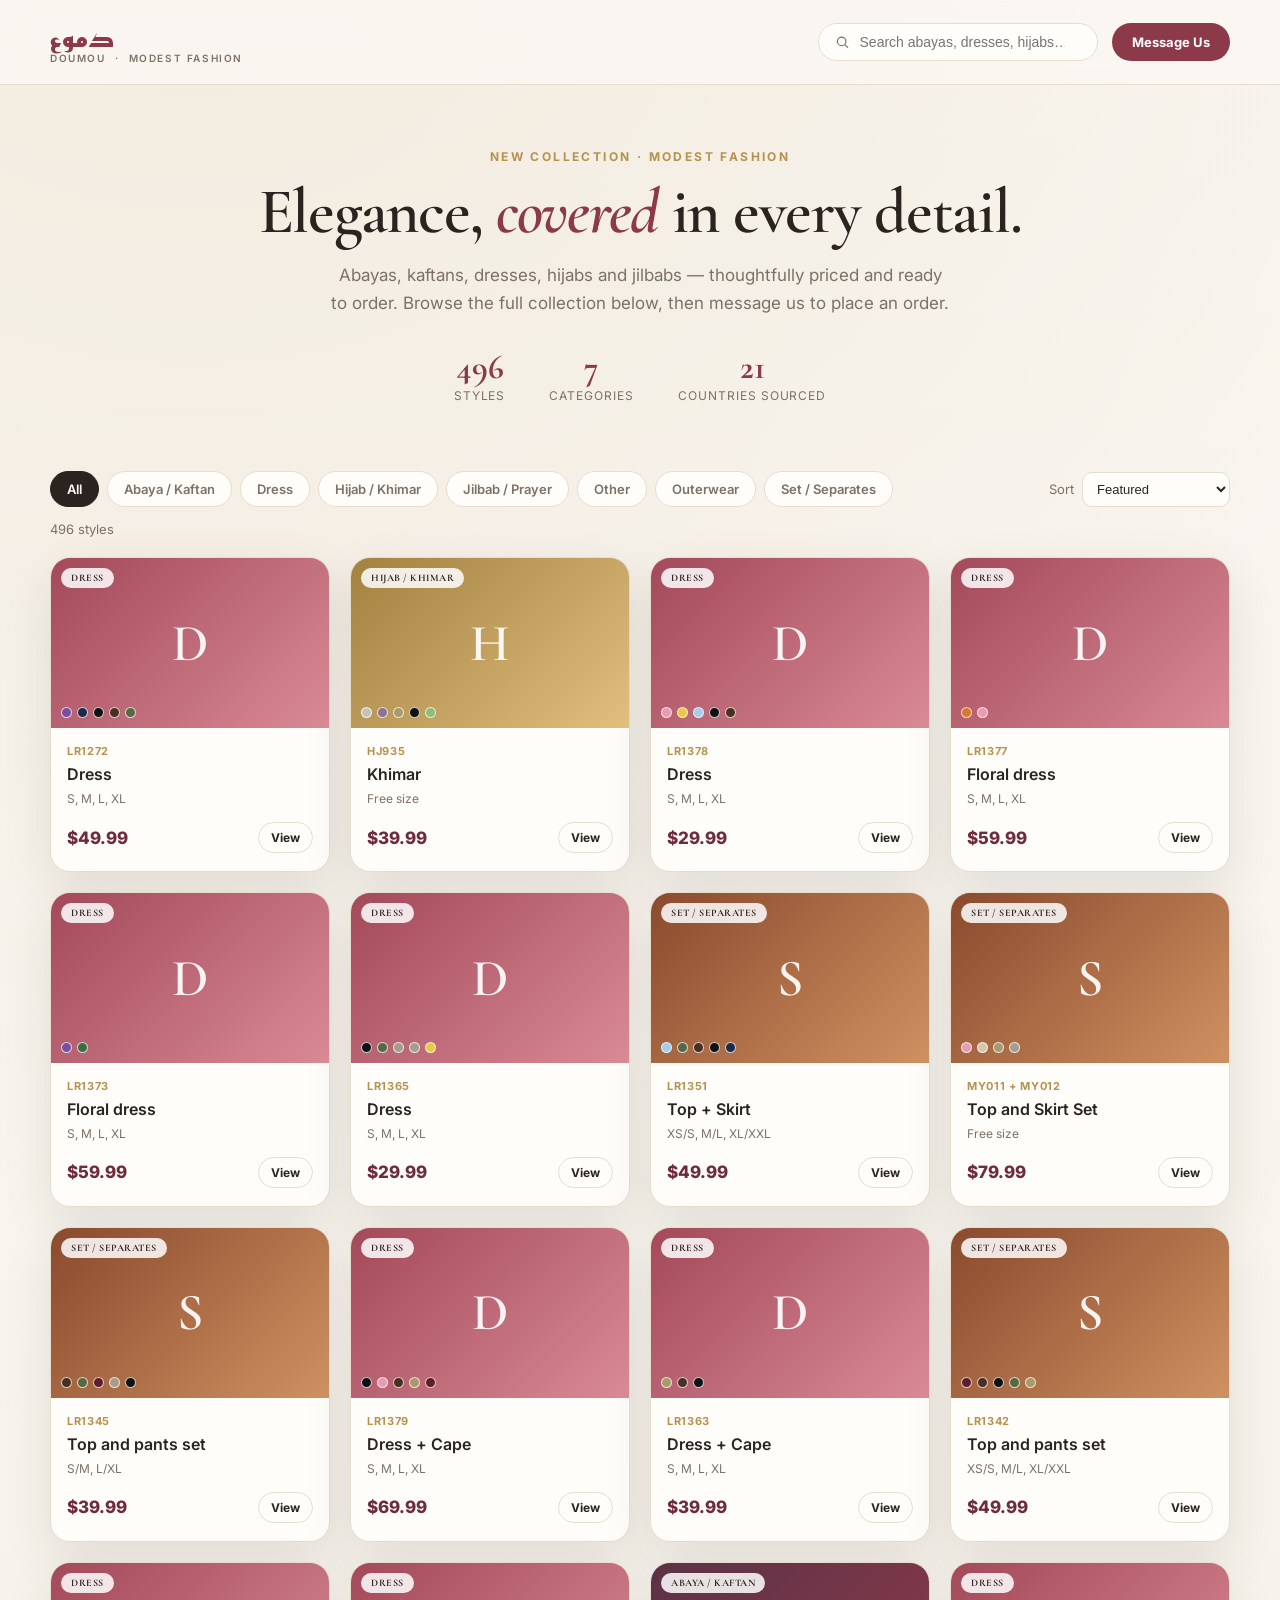
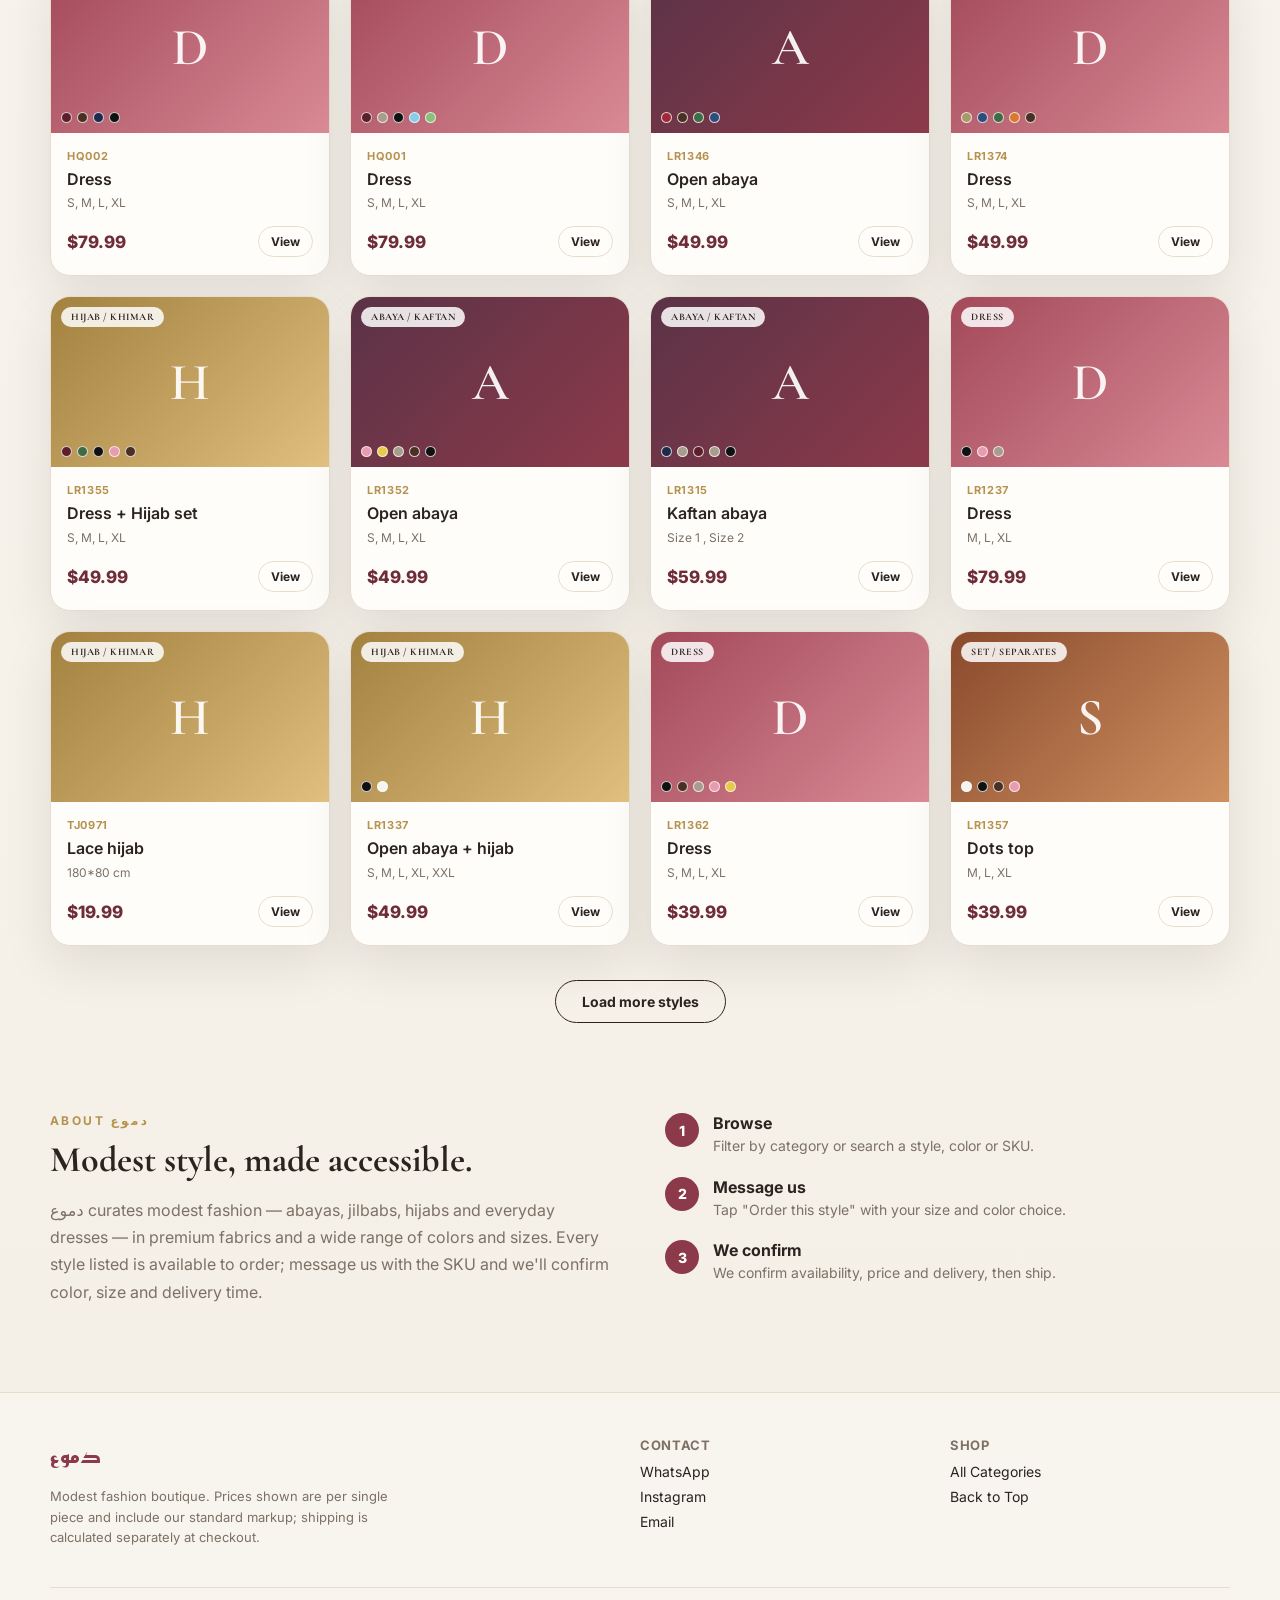
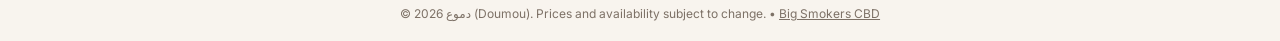
==== doumou/index.html @ 29c9517f "Restore Big Smokers as main site; move دموع catalog to /doumou Big Smokers is back at the root exact" ====
<!doctype html>
<html lang="en">
<head>
<meta charset="utf-8">
<meta name="viewport" content="width=device-width,initial-scale=1">
<title>دموع | Modest Fashion Boutique</title>
<meta name="description" content="دموع — modest fashion boutique. Abayas, dresses, hijabs, jilbabs and separates.">
<link rel="preconnect" href="https://fonts.googleapis.com">
<link rel="preconnect" href="https://fonts.gstatic.com" crossorigin>
<link href="https://fonts.googleapis.com/css2?family=Cormorant+Garamond:ital,wght@0,500;0,600;1,500&family=Reem+Kufi:wght@500;700&family=Inter:wght@400;500;600;700&display=swap" rel="stylesheet">
<link rel="stylesheet" href="style.css">
</head>
<body>

<header class="site-header">
  <div class="wrap nav">
    <a class="brand" href="#top">
      <span class="brand-ar">دموع</span>
      <span class="brand-en">DOUMOU &nbsp;·&nbsp; Modest Fashion</span>
    </a>
    <button class="nav-toggle" id="navToggle" aria-label="Toggle menu" aria-expanded="false">
      <span></span><span></span><span></span>
    </button>
    <div class="nav-actions" id="navActions">
      <div class="search-box">
        <svg width="16" height="16" viewBox="0 0 24 24" fill="none"><circle cx="11" cy="11" r="7" stroke="currentColor" stroke-width="2"/><path d="M21 21L16.65 16.65" stroke="currentColor" stroke-width="2" stroke-linecap="round"/></svg>
        <input id="searchInput" type="search" placeholder="Search abayas, dresses, hijabs…" aria-label="Search products">
      </div>
      <a class="cta-small" id="contactCta" href="#" target="_blank" rel="noopener">Message Us</a>
    </div>
  </div>
</header>

<main id="top">
  <section class="hero">
    <div class="wrap">
      <div class="kicker">New Collection · Modest Fashion</div>
      <h1>Elegance, <em>covered</em> in every detail.</h1>
      <p>Abayas, kaftans, dresses, hijabs and jilbabs — thoughtfully priced and ready to order.
      Browse the full collection below, then message us to place an order.</p>
      <div class="hero-stats">
        <div><strong id="statCount">0</strong><span>Styles</span></div>
        <div><strong id="statCats">7</strong><span>Categories</span></div>
        <div><strong>21</strong><span>Countries Sourced</span></div>
      </div>
    </div>
  </section>

  <section class="catalog">
    <div class="wrap">
      <div class="filter-bar">
        <div class="tabs" id="categoryTabs">
          <button class="tab active" data-cat="all">All</button>
        </div>
        <div class="sort-box">
          <label for="sortSelect">Sort</label>
          <select id="sortSelect">
            <option value="featured">Featured</option>
            <option value="price-asc">Price: Low to High</option>
            <option value="price-desc">Price: High to Low</option>
            <option value="name-asc">Name: A–Z</option>
          </select>
        </div>
      </div>

      <div class="result-line">
        <span id="resultCount"></span>
        <button class="clear-filters" id="clearFilters" hidden>Clear filters</button>
      </div>

      <div class="grid" id="productGrid" aria-live="polite"></div>

      <div class="empty-state" id="emptyState" hidden>
        <p>No styles match your search.</p>
        <button class="cta-outline" id="emptyClear">Clear filters</button>
      </div>

      <div class="load-more-wrap">
        <button class="cta-outline" id="loadMoreBtn">Load more styles</button>
      </div>
    </div>
  </section>

  <section class="about">
    <div class="wrap about-grid">
      <div>
        <div class="kicker">About دموع</div>
        <h2>Modest style, made accessible.</h2>
        <p>دموع curates modest fashion — abayas, jilbabs, hijabs and everyday dresses — in
        premium fabrics and a wide range of colors and sizes. Every style listed is available
        to order; message us with the SKU and we'll confirm color, size and delivery time.</p>
      </div>
      <div class="how-to">
        <div class="step"><span>1</span><div><strong>Browse</strong><p>Filter by category or search a style, color or SKU.</p></div></div>
        <div class="step"><span>2</span><div><strong>Message us</strong><p>Tap "Order this style" with your size and color choice.</p></div></div>
        <div class="step"><span>3</span><div><strong>We confirm</strong><p>We confirm availability, price and delivery, then ship.</p></div></div>
      </div>
    </div>
  </section>
</main>

<footer class="site-footer">
  <div class="wrap footer-grid">
    <div>
      <span class="brand-ar small">دموع</span>
      <p>Modest fashion boutique. Prices shown are per single piece and include our standard
      markup; shipping is calculated separately at checkout.</p>
    </div>
    <div>
      <strong>Contact</strong>
      <a id="footerWhatsapp" href="#" target="_blank" rel="noopener">WhatsApp</a>
      <a id="footerInstagram" href="#" target="_blank" rel="noopener">Instagram</a>
      <a id="footerEmail" href="#">Email</a>
    </div>
    <div>
      <strong>Shop</strong>
      <a href="#categoryTabs">All Categories</a>
      <a href="#top">Back to Top</a>
    </div>
  </div>
  <div class="wrap legal">© <span id="year"></span> دموع (Doumou). Prices and availability subject to change. • <a href="../" style="text-decoration:underline">Big Smokers CBD</a></div>
</footer>

<div class="product-modal" id="productModal" role="dialog" aria-modal="true" hidden>
  <div class="modal-backdrop" id="modalBackdrop"></div>
  <div class="modal-panel">
    <button class="modal-close" id="modalClose" aria-label="Close">&times;</button>
    <div class="modal-swatch" id="modalSwatch"></div>
    <div class="modal-body">
      <div class="modal-cat" id="modalCat"></div>
      <h3 id="modalName"></h3>
      <div class="modal-price" id="modalPrice"></div>
      <dl class="modal-facts">
        <div><dt>SKU</dt><dd id="modalSku"></dd></div>
        <div><dt>Material</dt><dd id="modalMaterial"></dd></div>
        <div><dt>Sizes</dt><dd id="modalSizes"></dd></div>
        <div><dt>Colors</dt><dd id="modalColors"></dd></div>
      </dl>
      <a class="cta" id="modalOrder" href="#" target="_blank" rel="noopener">Order this style</a>
    </div>
  </div>
</div>

<script src="app.js"></script>
</body>
</html>
---- doumou/style.css ----
:root{
  --cream:#f8f4ee;
  --paper:#fffdfa;
  --ink:#2b2320;
  --muted:#7d7166;
  --rose:#8c3a4a;
  --rose-dark:#6e2c39;
  --gold:#b6924f;
  --gold-light:#e7d6ae;
  --line:#e7ddcd;
  --shadow:0 18px 50px rgba(43,35,32,.10);
}
*{box-sizing:border-box}
html{scroll-behavior:smooth}
body{
  margin:0;
  background:
    radial-gradient(circle at 15% -10%, rgba(182,146,79,.14), transparent 40%),
    linear-gradient(180deg,#faf7f2 0%,#f4efe6 100%);
  color:var(--ink);
  font-family:Inter,ui-sans-serif,system-ui,-apple-system,"Segoe UI",sans-serif;
}
a{text-decoration:none;color:inherit}
button{font-family:inherit}
.wrap{width:min(1180px,calc(100% - 32px));margin:auto}
h1,h2,h3{font-family:"Cormorant Garamond",Georgia,serif}

/* ---------- Header ---------- */
.site-header{
  position:sticky;top:0;z-index:30;
  backdrop-filter:blur(14px);
  background:rgba(250,247,242,.9);
  border-bottom:1px solid var(--line);
}
.nav{height:84px;display:flex;align-items:center;justify-content:space-between;gap:18px}
.brand{display:flex;flex-direction:column;line-height:1.05}
.brand-ar{font-family:"Reem Kufi",serif;font-size:30px;font-weight:700;color:var(--rose)}
.brand-en{font-size:10px;letter-spacing:.16em;font-weight:600;color:var(--muted);text-transform:uppercase}
.nav-actions{display:flex;align-items:center;gap:14px}
.search-box{
  display:flex;align-items:center;gap:8px;background:var(--paper);
  border:1px solid var(--line);border-radius:999px;padding:9px 16px;color:var(--muted);
  width:280px;
}
.search-box input{border:none;outline:none;background:transparent;font-size:14px;width:100%;color:var(--ink)}
.cta-small{background:var(--rose);color:#fff;font-weight:700;font-size:13px;padding:11px 20px;border-radius:999px;white-space:nowrap}
.nav-toggle{display:none;flex-direction:column;gap:4px;background:none;border:none;cursor:pointer;padding:6px}
.nav-toggle span{width:22px;height:2px;background:var(--ink)}

/* ---------- Hero ---------- */
.hero{padding:64px 0 20px;text-align:center}
.kicker{font-size:12px;letter-spacing:.2em;font-weight:700;color:var(--gold);text-transform:uppercase}
h1{font-size:clamp(38px,6vw,64px);line-height:1.05;margin:14px auto 16px;max-width:780px;letter-spacing:-.02em;font-weight:600}
h1 em{font-style:italic;color:var(--rose)}
.hero p{font-size:17px;line-height:1.65;color:var(--muted);max-width:620px;margin:0 auto 30px}
.hero-stats{display:flex;justify-content:center;gap:44px;margin-top:8px}
.hero-stats div{display:flex;flex-direction:column;align-items:center}
.hero-stats strong{font-family:"Cormorant Garamond",serif;font-size:34px;color:var(--rose)}
.hero-stats span{font-size:12px;letter-spacing:.08em;text-transform:uppercase;color:var(--muted)}

/* ---------- Filter bar ---------- */
.catalog{padding:48px 0 20px}
.filter-bar{
  display:flex;justify-content:space-between;align-items:center;gap:16px;
  flex-wrap:wrap;margin-bottom:14px;
}
.tabs{display:flex;flex-wrap:wrap;gap:8px}
.tab{
  border:1px solid var(--line);background:var(--paper);color:var(--muted);
  padding:9px 16px;border-radius:999px;font-size:13px;font-weight:600;cursor:pointer;
}
.tab.active{background:var(--ink);border-color:var(--ink);color:#fff}
.sort-box{display:flex;align-items:center;gap:8px;font-size:13px;color:var(--muted)}
.sort-box select{
  border:1px solid var(--line);background:var(--paper);border-radius:10px;
  padding:8px 10px;font-size:13px;color:var(--ink)
}
.result-line{display:flex;justify-content:space-between;align-items:center;margin:8px 0 20px;font-size:13px;color:var(--muted)}
.clear-filters{border:none;background:none;color:var(--rose);font-weight:700;cursor:pointer;font-size:13px}

/* ---------- Grid & cards ---------- */
.grid{
  display:grid;grid-template-columns:repeat(auto-fill,minmax(240px,1fr));gap:20px;
}
.card{
  background:var(--paper);border:1px solid var(--line);border-radius:20px;overflow:hidden;
  box-shadow:var(--shadow);cursor:pointer;display:flex;flex-direction:column;
  transition:transform .15s ease;
}
.card:hover{transform:translateY(-3px)}
.swatch{
  height:170px;display:flex;align-items:center;justify-content:center;position:relative;
  font-family:"Cormorant Garamond",serif;color:rgba(255,255,255,.92);
}
.swatch .mono{font-size:52px;font-weight:600}
.swatch .cat-pill{
  position:absolute;top:10px;left:10px;background:rgba(255,255,255,.85);color:var(--ink);
  font-size:10px;font-weight:700;letter-spacing:.05em;text-transform:uppercase;
  padding:4px 10px;border-radius:999px
}
.dots{position:absolute;bottom:10px;left:10px;display:flex;gap:5px}
.dot{width:11px;height:11px;border-radius:50%;border:1.5px solid rgba(255,255,255,.75)}
.card-body{padding:16px 16px 18px;display:flex;flex-direction:column;gap:6px;flex:1}
.card-cat{font-size:11px;letter-spacing:.06em;text-transform:uppercase;color:var(--gold);font-weight:700}
.card-name{font-weight:600;font-size:16px;line-height:1.3}
.card-meta{font-size:12px;color:var(--muted)}
.card-bottom{display:flex;justify-content:space-between;align-items:center;margin-top:auto;padding-top:10px}
.card-price{font-weight:800;font-size:17px;color:var(--rose-dark)}
.card-order{font-size:12px;font-weight:700;color:var(--ink);border:1px solid var(--line);padding:7px 12px;border-radius:999px}

.empty-state{text-align:center;padding:60px 0;color:var(--muted)}
.load-more-wrap{text-align:center;margin-top:34px}
.cta-outline{
  display:inline-block;border:1.5px solid var(--ink);color:var(--ink);font-weight:700;
  padding:12px 26px;border-radius:999px;background:transparent;cursor:pointer;font-size:14px
}
.cta-outline:hover{background:var(--ink);color:#fff}

/* ---------- About ---------- */
.about{padding:70px 0}
.about-grid{display:grid;grid-template-columns:1fr 1fr;gap:50px;align-items:start}
.about h2{font-size:36px;margin:10px 0 14px}
.about p{color:var(--muted);line-height:1.7}
.how-to{display:flex;flex-direction:column;gap:20px}
.step{display:flex;gap:14px;align-items:flex-start}
.step span{
  flex:none;width:34px;height:34px;border-radius:50%;background:var(--rose);color:#fff;
  display:flex;align-items:center;justify-content:center;font-weight:800;font-size:14px
}
.step strong{display:block;margin-bottom:2px}
.step p{margin:0;color:var(--muted);font-size:14px;line-height:1.55}

/* ---------- Footer ---------- */
.site-footer{border-top:1px solid var(--line);padding:44px 0 20px;background:var(--cream)}
.footer-grid{display:grid;grid-template-columns:2fr 1fr 1fr;gap:30px;padding-bottom:26px}
.footer-grid strong{display:block;margin-bottom:10px;font-size:13px;letter-spacing:.05em;text-transform:uppercase;color:var(--muted)}
.footer-grid a{display:block;margin-bottom:8px;font-size:14px;color:var(--ink)}
.brand-ar.small{font-family:"Reem Kufi",serif;font-size:24px;color:var(--rose);display:block;margin-bottom:10px}
.footer-grid p{color:var(--muted);font-size:13px;line-height:1.6;max-width:340px}
.legal{border-top:1px solid var(--line);padding-top:18px;font-size:12px;color:var(--muted);text-align:center}

/* ---------- Modal ---------- */
.product-modal{position:fixed;inset:0;z-index:999;display:flex;align-items:center;justify-content:center;padding:18px}
.product-modal[hidden]{display:none}
.modal-backdrop{position:absolute;inset:0;background:rgba(24,18,16,.55);backdrop-filter:blur(4px)}
.modal-panel{
  position:relative;background:var(--paper);border-radius:24px;overflow:hidden;
  width:min(640px,100%);max-height:90vh;overflow-y:auto;box-shadow:0 30px 90px rgba(0,0,0,.35);
}
.modal-close{
  position:absolute;top:14px;right:14px;z-index:2;background:rgba(255,255,255,.9);
  border:none;width:34px;height:34px;border-radius:50%;font-size:20px;cursor:pointer;line-height:1
}
.modal-swatch{height:220px;display:flex;align-items:center;justify-content:center}
.modal-swatch .mono{font-family:"Cormorant Garamond",serif;font-size:80px;color:rgba(255,255,255,.9)}
.modal-body{padding:26px 30px 32px}
.modal-cat{font-size:11px;letter-spacing:.08em;text-transform:uppercase;color:var(--gold);font-weight:700;margin-bottom:6px}
.modal-body h3{font-size:30px;margin:0 0 8px}
.modal-price{font-size:24px;font-weight:800;color:var(--rose-dark);margin-bottom:18px}
.modal-facts{display:grid;grid-template-columns:1fr 1fr;gap:14px 20px;margin:0 0 24px}
.modal-facts dt{font-size:11px;text-transform:uppercase;letter-spacing:.05em;color:var(--muted);margin-bottom:3px}
.modal-facts dd{margin:0;font-size:14px;line-height:1.4}
.modal-facts div:first-child{grid-column:1/-1}
.cta{
  display:inline-flex;align-items:center;justify-content:center;width:100%;
  background:var(--rose);color:#fff;font-weight:800;border-radius:14px;padding:15px;font-size:15px
}

/* ---------- Responsive ---------- */
@media(max-width:860px){
  .about-grid{grid-template-columns:1fr}
  .footer-grid{grid-template-columns:1fr}
}
@media(max-width:760px){
  .nav{height:74px}
  .brand-ar{font-size:24px}
  .nav-toggle{display:flex}
  .nav-actions{
    display:none;
    position:fixed;top:74px;left:0;right:0;background:var(--paper);border-bottom:1px solid var(--line);
    flex-direction:column;align-items:stretch;padding:16px;gap:12px;box-shadow:var(--shadow);
  }
  .nav-actions.open{display:flex}
  .search-box{width:100%}
  .hero{padding:44px 0 10px}
  .hero-stats{gap:26px}
  .hero-stats strong{font-size:26px}
  h1{font-size:clamp(32px,9vw,48px)}
  .filter-bar{flex-direction:column;align-items:stretch}
  .grid{grid-template-columns:repeat(auto-fill,minmax(150px,1fr));gap:12px}
  .swatch{height:130px}
  .swatch .mono{font-size:38px}
  .card-name{font-size:14px}
  .card-price{font-size:15px}
}
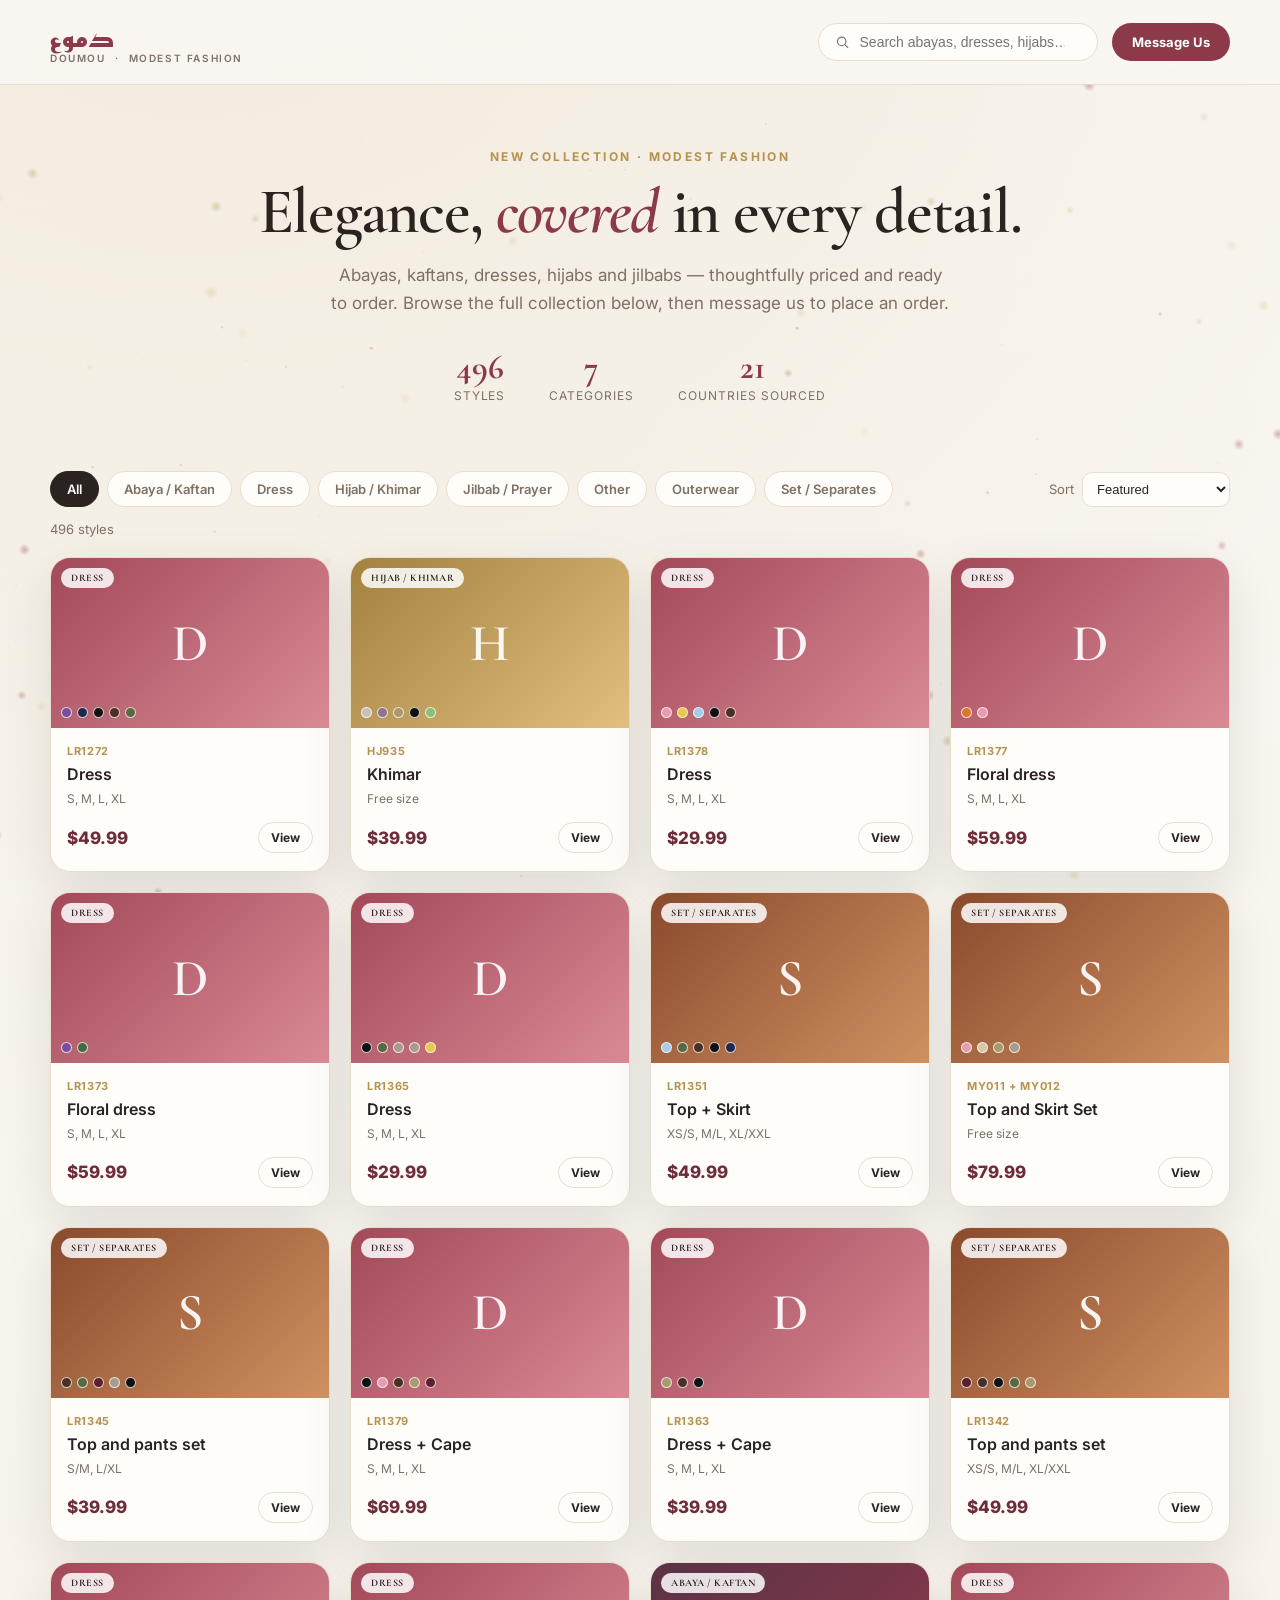
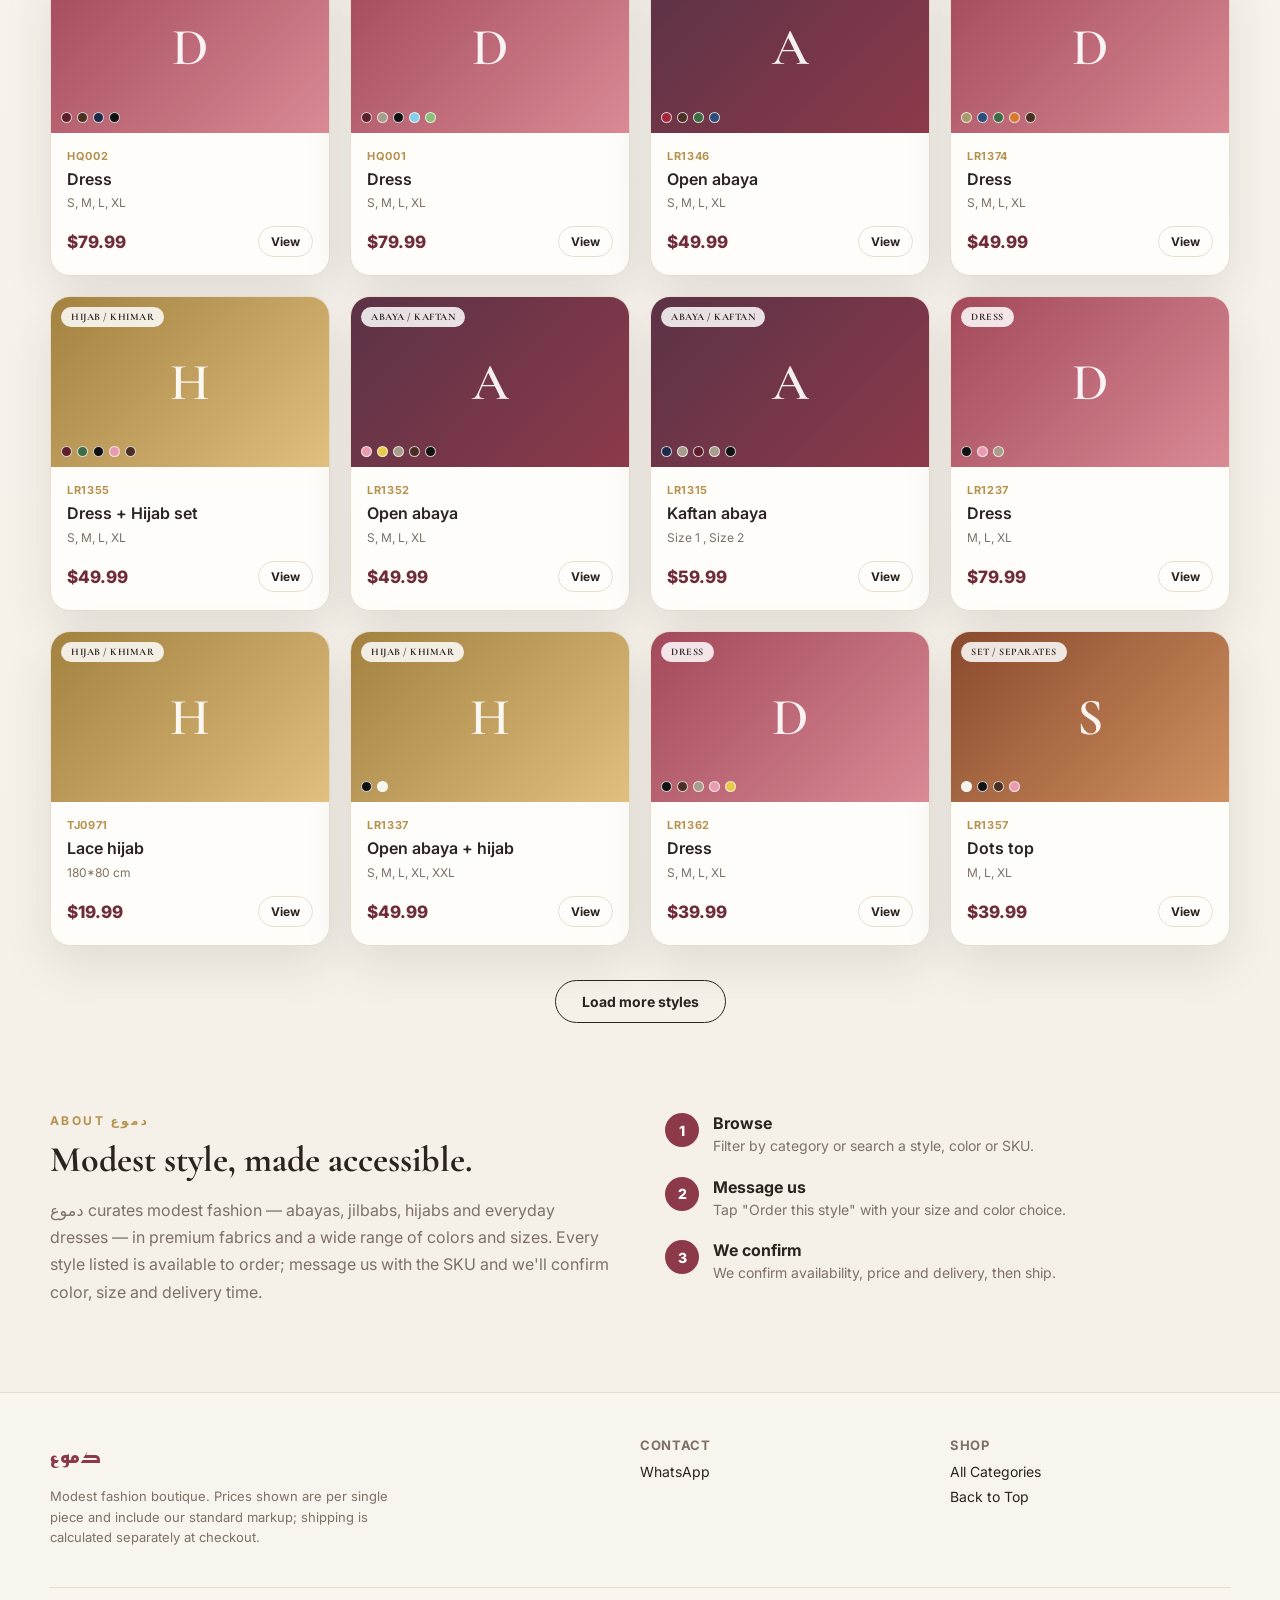
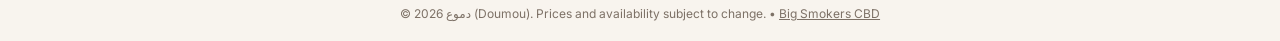
==== commit a132346c: "Add ambient scroll-reactive sand particle field to دموع site New doumou/sand.js draws a fixed full-p" ====
--- a/doumou/index.html
+++ b/doumou/index.html
@@ -11,6 +11,7 @@
 <link rel="stylesheet" href="style.css">
 </head>
 <body>
+<canvas id="sandCanvas" aria-hidden="true"></canvas>
 
 <header class="site-header">
   <div class="wrap nav">
@@ -141,6 +142,7 @@
   </div>
 </div>
 
+<script src="sand.js" defer></script>
 <script src="app.js"></script>
 </body>
 </html>
--- a/doumou/style.css
+++ b/doumou/style.css
@@ -12,6 +12,12 @@
 }
 *{box-sizing:border-box}
 html{scroll-behavior:smooth}
+#sandCanvas{
+  position:fixed;inset:0;z-index:-1;pointer-events:none;
+}
+@media(prefers-reduced-motion:reduce){
+  #sandCanvas{display:none}
+}
 body{
   margin:0;
   background:
@@ -135,6 +141,7 @@
 .footer-grid{display:grid;grid-template-columns:2fr 1fr 1fr;gap:30px;padding-bottom:26px}
 .footer-grid strong{display:block;margin-bottom:10px;font-size:13px;letter-spacing:.05em;text-transform:uppercase;color:var(--muted)}
 .footer-grid a{display:block;margin-bottom:8px;font-size:14px;color:var(--ink)}
+.footer-grid a[hidden]{display:none}
 .brand-ar.small{font-family:"Reem Kufi",serif;font-size:24px;color:var(--rose);display:block;margin-bottom:10px}
 .footer-grid p{color:var(--muted);font-size:13px;line-height:1.6;max-width:340px}
 .legal{border-top:1px solid var(--line);padding-top:18px;font-size:12px;color:var(--muted);text-align:center}
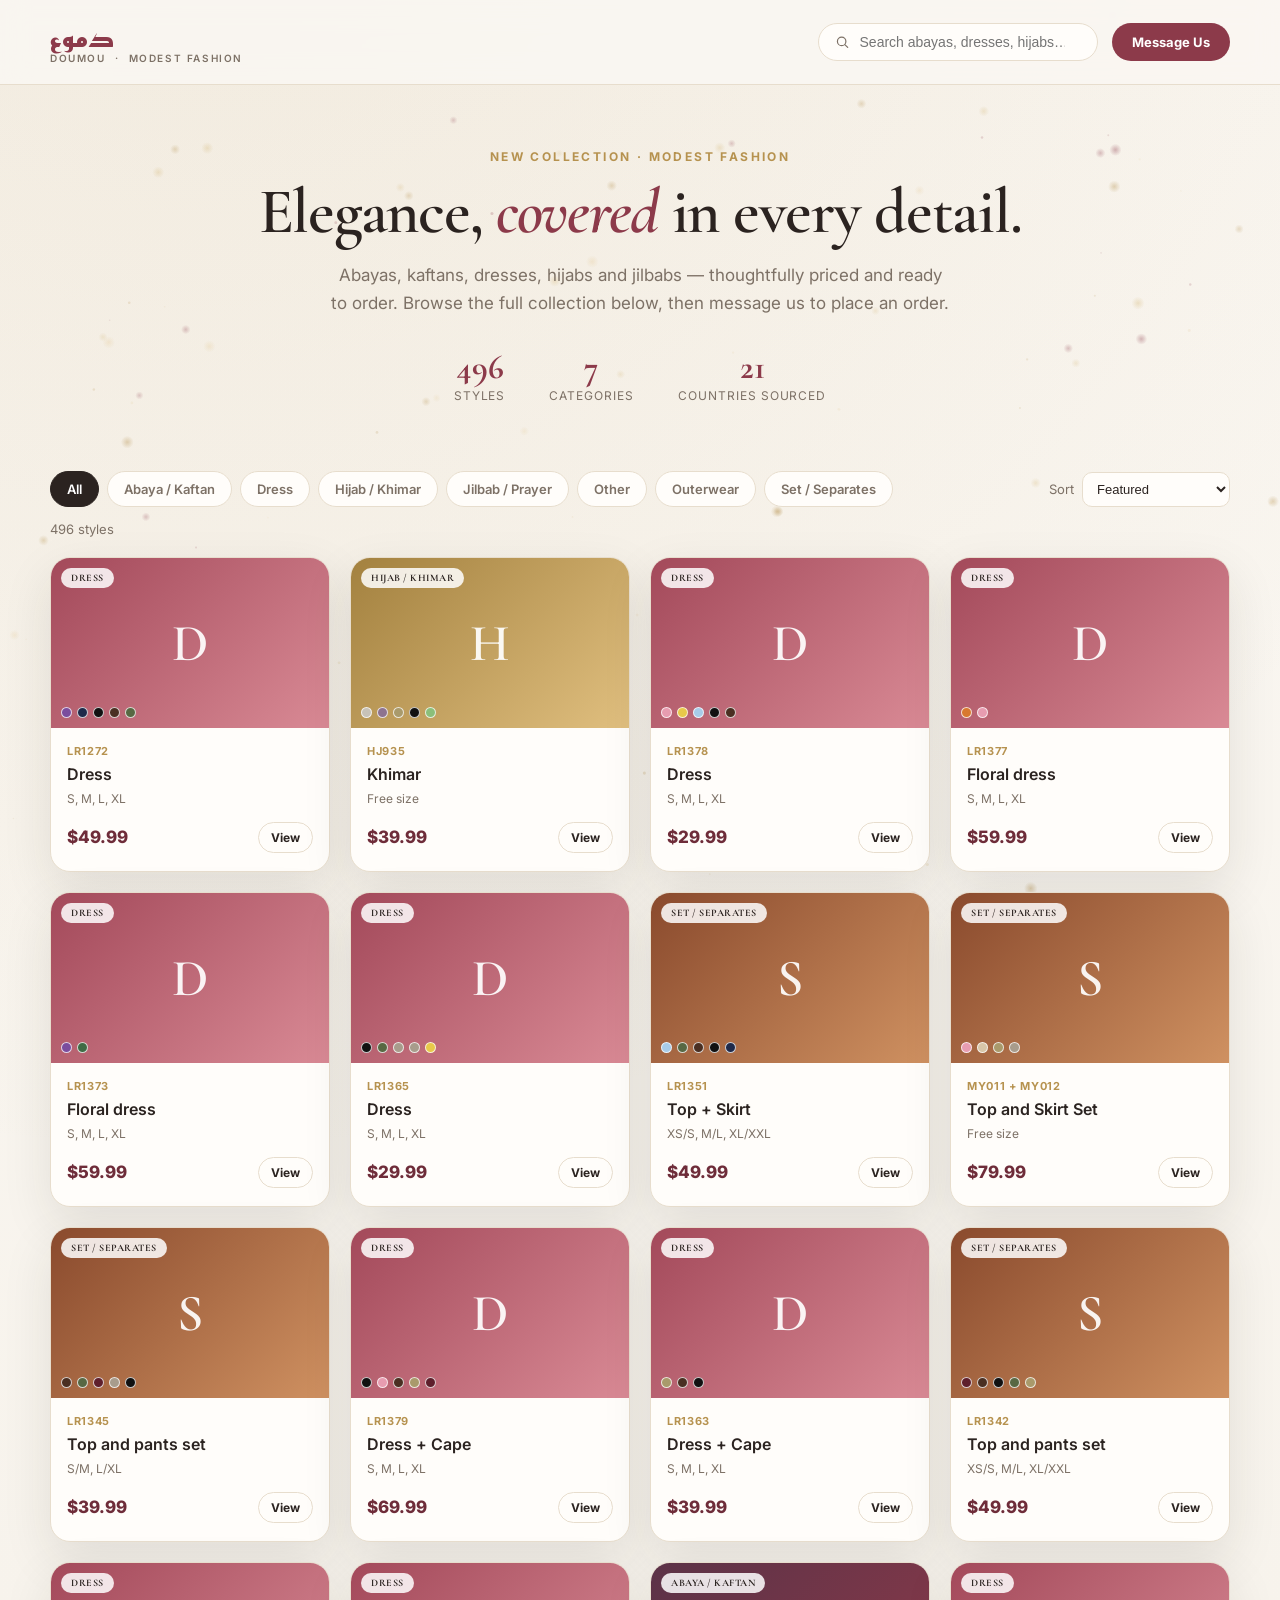
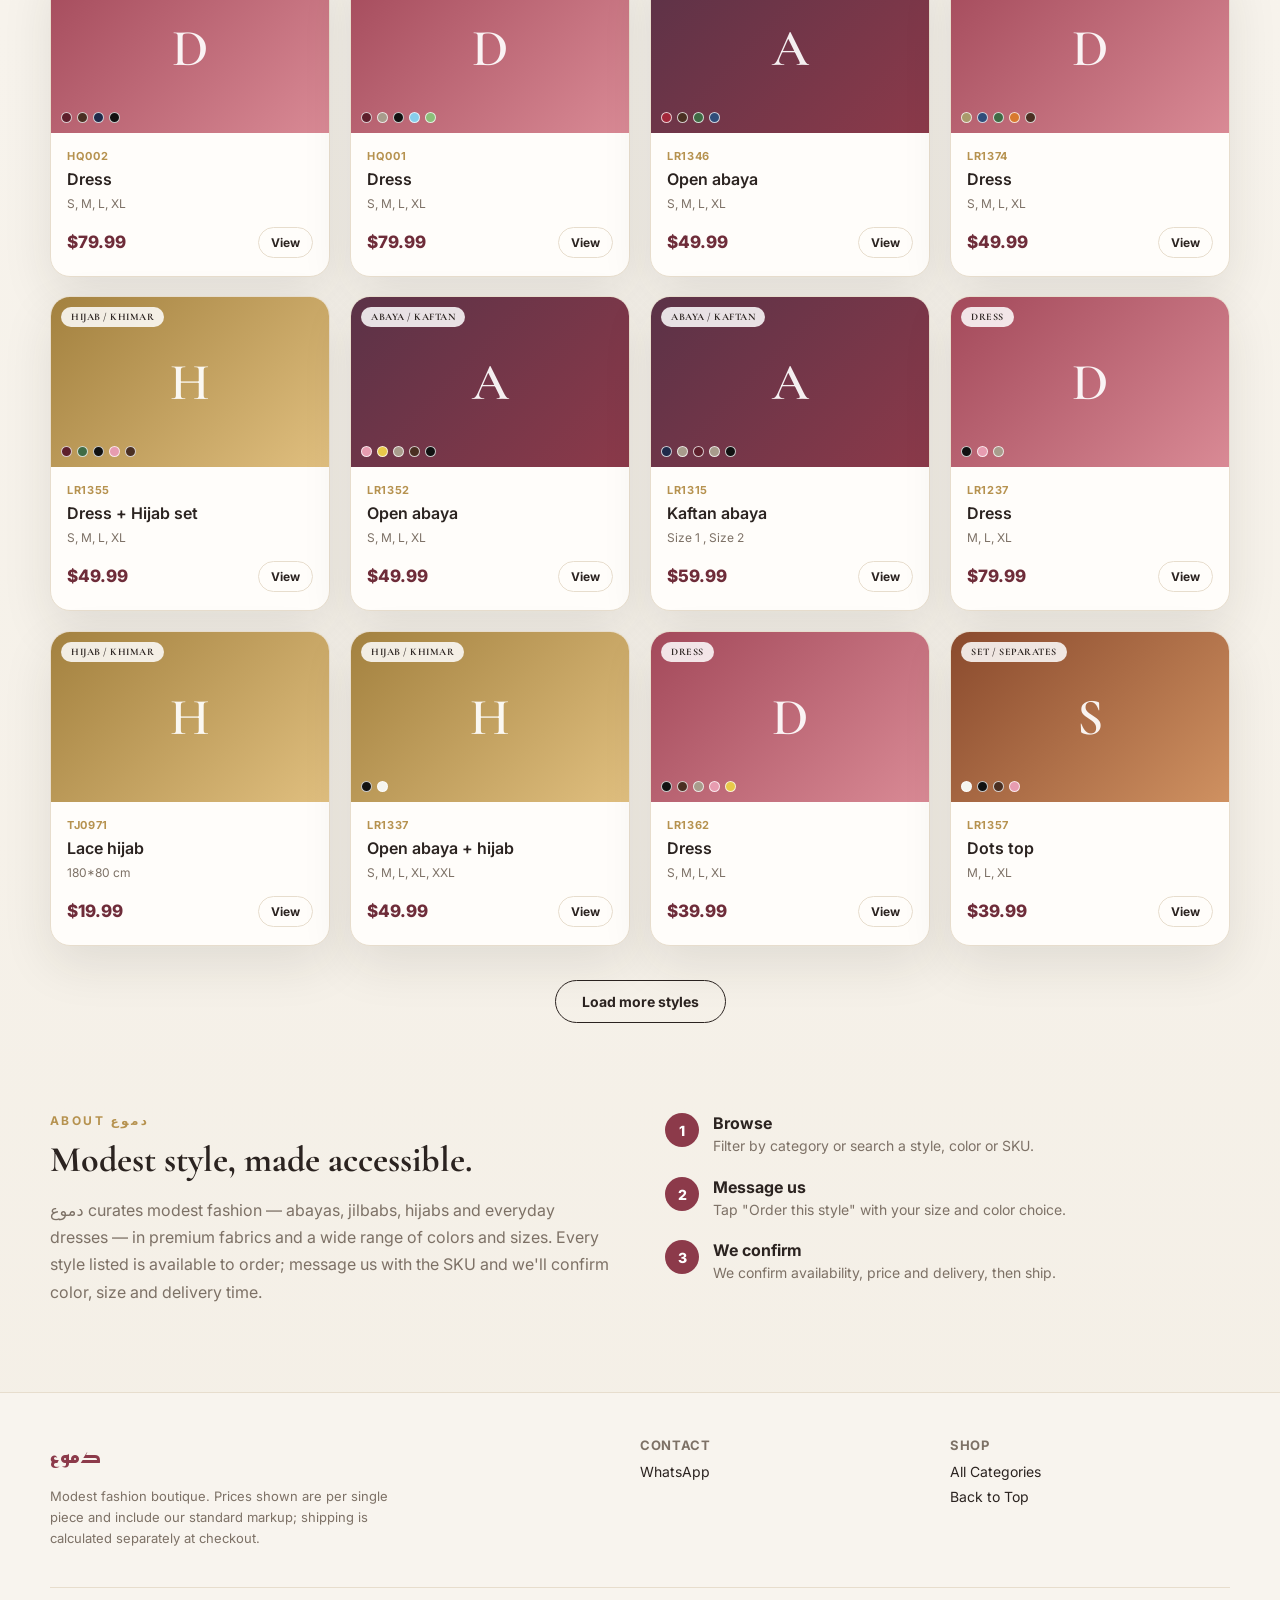
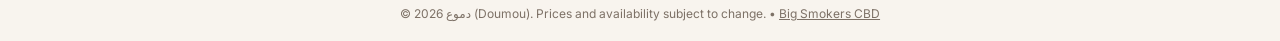
==== commit fa20828d: "Add scroll-triggered 3D reveal motion to دموع site New doumou/reveal.js: elements tagged .reveal til" ====
--- a/doumou/index.html
+++ b/doumou/index.html
@@ -49,7 +49,7 @@
 
   <section class="catalog">
     <div class="wrap">
-      <div class="filter-bar">
+      <div class="filter-bar reveal">
         <div class="tabs" id="categoryTabs">
           <button class="tab active" data-cat="all">All</button>
         </div>
@@ -84,7 +84,7 @@
 
   <section class="about">
     <div class="wrap about-grid">
-      <div>
+      <div class="reveal">
         <div class="kicker">About دموع</div>
         <h2>Modest style, made accessible.</h2>
         <p>دموع curates modest fashion — abayas, jilbabs, hijabs and everyday dresses — in
@@ -92,9 +92,9 @@
         to order; message us with the SKU and we'll confirm color, size and delivery time.</p>
       </div>
       <div class="how-to">
-        <div class="step"><span>1</span><div><strong>Browse</strong><p>Filter by category or search a style, color or SKU.</p></div></div>
-        <div class="step"><span>2</span><div><strong>Message us</strong><p>Tap "Order this style" with your size and color choice.</p></div></div>
-        <div class="step"><span>3</span><div><strong>We confirm</strong><p>We confirm availability, price and delivery, then ship.</p></div></div>
+        <div class="step reveal"><span>1</span><div><strong>Browse</strong><p>Filter by category or search a style, color or SKU.</p></div></div>
+        <div class="step reveal"><span>2</span><div><strong>Message us</strong><p>Tap "Order this style" with your size and color choice.</p></div></div>
+        <div class="step reveal"><span>3</span><div><strong>We confirm</strong><p>We confirm availability, price and delivery, then ship.</p></div></div>
       </div>
     </div>
   </section>
@@ -102,18 +102,18 @@
 
 <footer class="site-footer">
   <div class="wrap footer-grid">
-    <div>
+    <div class="reveal">
       <span class="brand-ar small">دموع</span>
       <p>Modest fashion boutique. Prices shown are per single piece and include our standard
       markup; shipping is calculated separately at checkout.</p>
     </div>
-    <div>
+    <div class="reveal">
       <strong>Contact</strong>
       <a id="footerWhatsapp" href="#" target="_blank" rel="noopener">WhatsApp</a>
       <a id="footerInstagram" href="#" target="_blank" rel="noopener">Instagram</a>
       <a id="footerEmail" href="#">Email</a>
     </div>
-    <div>
+    <div class="reveal">
       <strong>Shop</strong>
       <a href="#categoryTabs">All Categories</a>
       <a href="#top">Back to Top</a>
@@ -143,6 +143,7 @@
 </div>
 
 <script src="sand.js" defer></script>
+<script src="reveal.js"></script>
 <script src="app.js"></script>
 </body>
 </html>
--- a/doumou/style.css
+++ b/doumou/style.css
@@ -17,6 +17,21 @@
 }
 @media(prefers-reduced-motion:reduce){
   #sandCanvas{display:none}
+}
+
+/* Scroll reveal: soft 3D tilt-and-rise the first time an element enters view */
+.reveal{
+  opacity:0;
+  transform:perspective(900px) translateY(38px) rotateX(10deg) scale(.96);
+  transition:opacity .7s cubic-bezier(.16,.84,.44,1), transform .7s cubic-bezier(.16,.84,.44,1);
+  will-change:transform,opacity;
+}
+.reveal.in-view{
+  opacity:1;
+  transform:perspective(900px) translateY(0) rotateX(0deg) scale(1);
+}
+@media(prefers-reduced-motion:reduce){
+  .reveal{opacity:1;transform:none;transition:none}
 }
 body{
   margin:0;
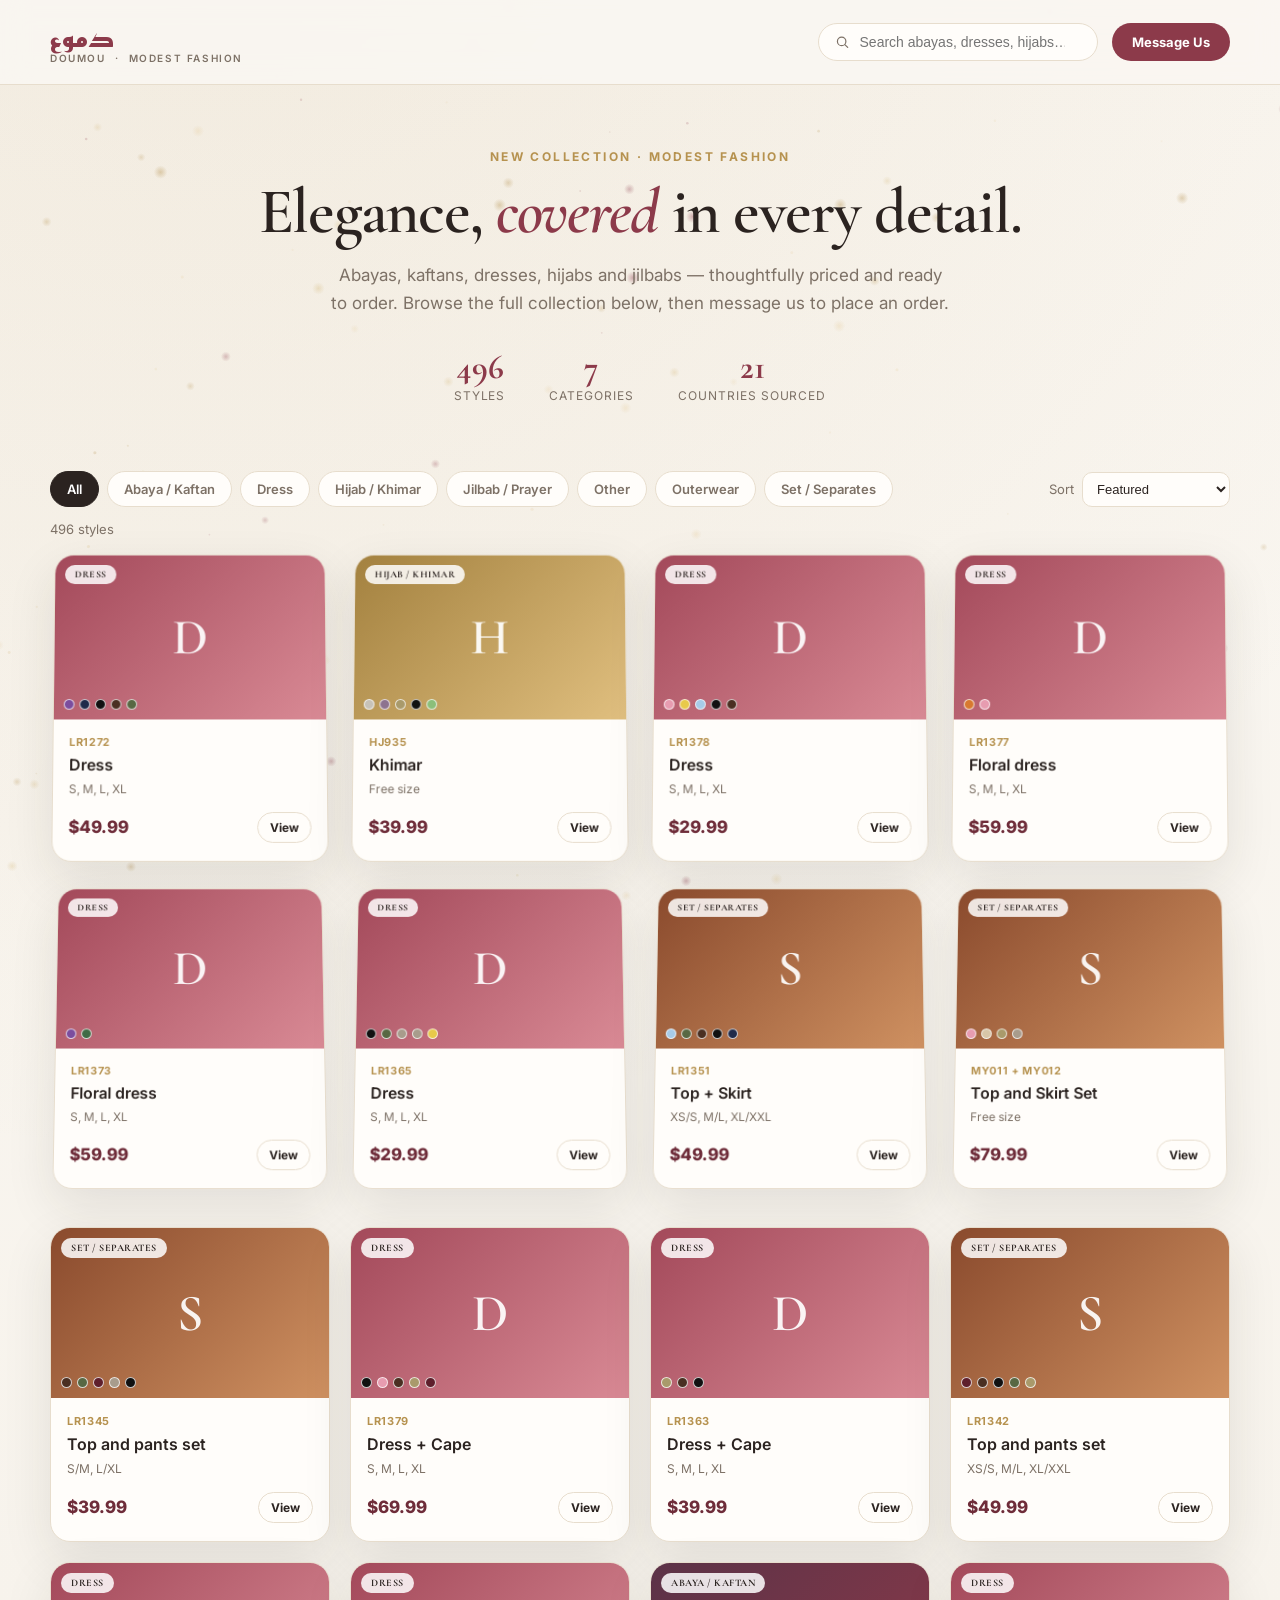
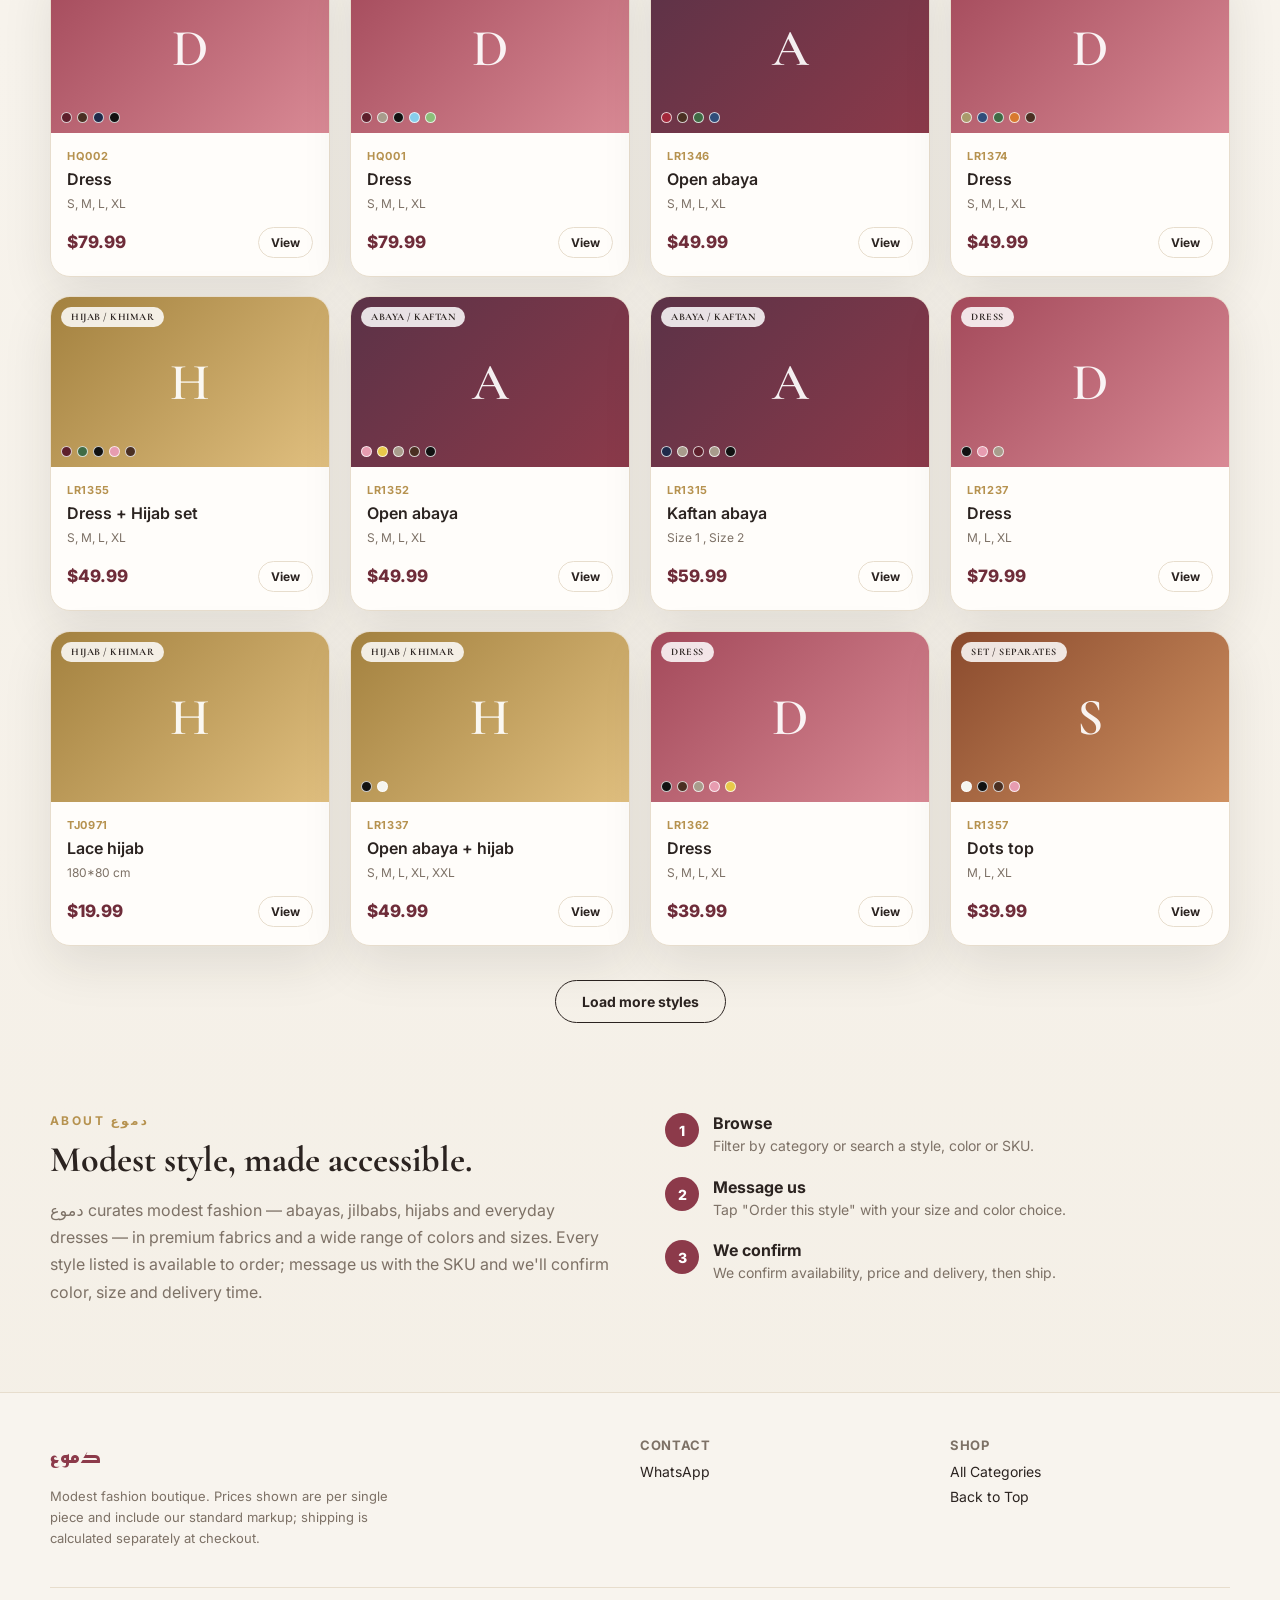
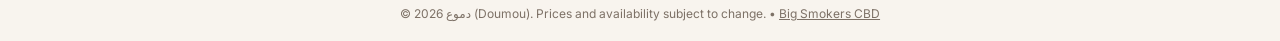
==== commit 21ceb8c7: "Make product cards react continuously while scrolling New doumou/card-tilt.js: once a card has made " ====
--- a/doumou/index.html
+++ b/doumou/index.html
@@ -144,6 +144,7 @@
 
 <script src="sand.js" defer></script>
 <script src="reveal.js"></script>
+<script src="card-tilt.js"></script>
 <script src="app.js"></script>
 </body>
 </html>
--- a/doumou/style.css
+++ b/doumou/style.css
@@ -29,6 +29,14 @@
 .reveal.in-view{
   opacity:1;
   transform:perspective(900px) translateY(0) rotateX(0deg) scale(1);
+}
+/* Once a card has made its entrance, card-tilt.js drives its transform every
+   frame while scrolling — switch to a fast transition so those continuous
+   updates track the scroll instead of chasing the slow entrance easing.
+   Three classes = higher specificity than .reveal.in-view, wins regardless
+   of source order. */
+.card.reveal.in-view{
+  transition:opacity .7s cubic-bezier(.16,.84,.44,1), transform .12s ease-out;
 }
 @media(prefers-reduced-motion:reduce){
   .reveal{opacity:1;transform:none;transition:none}
